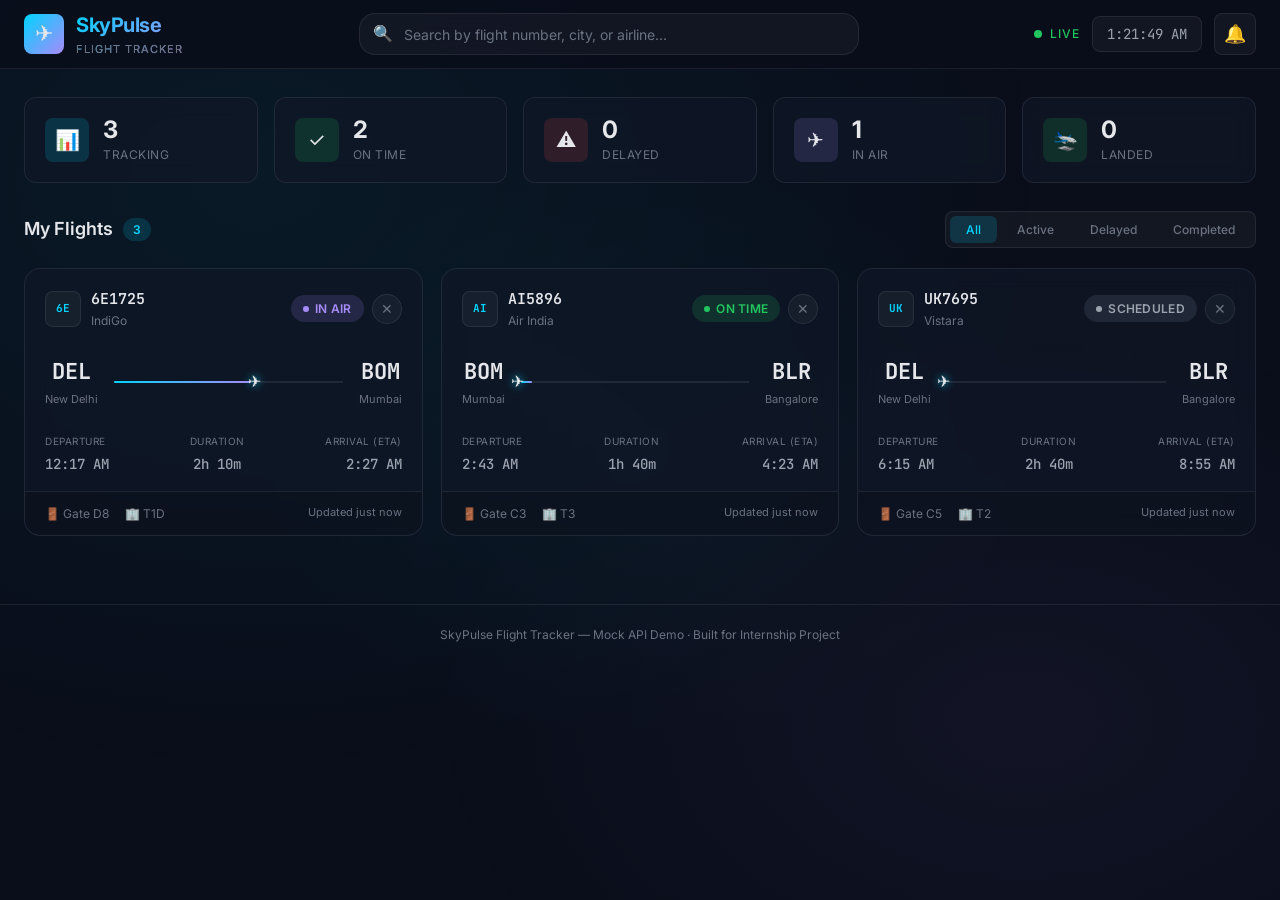
==== index.html @ c97eda12 "Initial commit - SkyPulse Live Flight Tracker" ====
<!DOCTYPE html>
<html lang="en">
<head>
    <meta charset="UTF-8">
    <meta name="viewport" content="width=device-width, initial-scale=1.0">
    <meta name="description" content="Live Flight Status Tracker - Track multiple flights in real-time with status updates, delays, and estimated arrivals.">
    <title>SkyPulse — Live Flight Tracker</title>
    <link rel="stylesheet" href="css/style.css">
    <link rel="icon" href="data:image/svg+xml,<svg xmlns='http://www.w3.org/2000/svg' viewBox='0 0 100 100'><text y='80' font-size='80'>✈</text></svg>">
</head>
<body>

    <!-- ========== HEADER ========== -->
    <header class="app-header">
        <div class="header-inner">
            <div class="logo-section">
                <div class="logo-icon">✈</div>
                <div class="logo-text">
                    SkyPulse
                    <small>Flight Tracker</small>
                </div>
            </div>

            <div class="search-wrapper">
                <span class="search-icon">🔍</span>
                <input type="text" class="search-bar" id="searchInput" 
                    placeholder="Search by flight number, city, or airline..." 
                    autocomplete="off">
                <div class="search-results" id="searchResults"></div>
            </div>

            <div class="header-actions">
                <div class="live-indicator">
                    <span class="live-dot"></span>
                    LIVE
                </div>
                <div class="live-clock" id="liveClock">--:--:-- --</div>
                <button class="notif-btn" id="notifPermBtn" title="Enable notifications">🔔</button>
            </div>
        </div>
    </header>

    <!-- ========== MAIN ========== -->
    <main class="main-content">

        <!-- Stats bar -->
        <div class="stats-strip" id="statsStrip">
            <div class="stat-card">
                <div class="stat-icon blue">📊</div>
                <div class="stat-info">
                    <h3 id="statTracking">0</h3>
                    <p>Tracking</p>
                </div>
            </div>
            <div class="stat-card">
                <div class="stat-icon green">✓</div>
                <div class="stat-info">
                    <h3 id="statOnTime">0</h3>
                    <p>On Time</p>
                </div>
            </div>
            <div class="stat-card">
                <div class="stat-icon red">⚠</div>
                <div class="stat-info">
                    <h3 id="statDelayed">0</h3>
                    <p>Delayed</p>
                </div>
            </div>
            <div class="stat-card">
                <div class="stat-icon purple">✈</div>
                <div class="stat-info">
                    <h3 id="statInAir">0</h3>
                    <p>In Air</p>
                </div>
            </div>
            <div class="stat-card">
                <div class="stat-icon green">🛬</div>
                <div class="stat-info">
                    <h3 id="statLanded">0</h3>
                    <p>Landed</p>
                </div>
            </div>
        </div>

        <!-- Tracked flights section -->
        <div class="section-header">
            <h2 class="section-title">
                My Flights 
                <span class="count-badge" id="flightCount">0</span>
            </h2>
            <div class="filter-tabs" id="filterTabs">
                <button class="filter-tab active" data-filter="all">All</button>
                <button class="filter-tab" data-filter="active">Active</button>
                <button class="filter-tab" data-filter="delayed">Delayed</button>
                <button class="filter-tab" data-filter="completed">Completed</button>
            </div>
        </div>

        <div class="flights-grid" id="flightsGrid">
            <!-- cards render here -->
        </div>

    </main>

    <!-- ========== FLIGHT DETAIL MODAL ========== -->
    <div class="modal-overlay" id="flightModal">
        <div class="modal-container" id="modalContent">
            <!-- populated by JS -->
        </div>
    </div>

    <!-- ========== FOOTER ========== -->
    <footer class="app-footer">
        <p>SkyPulse Flight Tracker &mdash; Mock API Demo &middot; Built for Internship Project</p>
    </footer>

    <!-- Scripts -->
    <script src="js/mockApi.js"></script>
    <script src="js/notifications.js"></script>
    <script src="js/app.js"></script>
</body>
</html>
---- css/style.css ----
/* style.css - Flight Tracker Theme */
/* Dark aviation-inspired design with glassmorphism */

@import url('https://fonts.googleapis.com/css2?family=Inter:wght@300;400;500;600;700&family=JetBrains+Mono:wght@400;500&display=swap');

/* ============ RESET & BASE ============ */
*, *::before, *::after {
    margin: 0;
    padding: 0;
    box-sizing: border-box;
}

:root {
    --bg-primary: #0a0e1a;
    --bg-secondary: #111827;
    --bg-card: rgba(17, 24, 39, 0.7);
    --bg-card-hover: rgba(25, 35, 55, 0.85);
    --bg-glass: rgba(255, 255, 255, 0.04);
    --border-color: rgba(255, 255, 255, 0.08);
    --border-glow: rgba(0, 212, 255, 0.2);
    --text-primary: #e5e7eb;
    --text-secondary: #9ca3af;
    --text-muted: #6b7280;
    --accent-blue: #00d4ff;
    --accent-blue-dim: rgba(0, 212, 255, 0.15);
    --accent-green: #22c55e;
    --accent-green-dim: rgba(34, 197, 94, 0.15);
    --accent-orange: #f59e0b;
    --accent-orange-dim: rgba(245, 158, 11, 0.15);
    --accent-red: #ef4444;
    --accent-red-dim: rgba(239, 68, 68, 0.15);
    --accent-purple: #a78bfa;
    --accent-purple-dim: rgba(167, 139, 250, 0.15);
    --shadow-sm: 0 1px 3px rgba(0,0,0,0.3);
    --shadow-md: 0 4px 15px rgba(0,0,0,0.4);
    --shadow-lg: 0 10px 40px rgba(0,0,0,0.5);
    --radius-sm: 8px;
    --radius-md: 12px;
    --radius-lg: 16px;
    --radius-xl: 20px;
    --transition-fast: 0.2s ease;
    --transition-normal: 0.3s ease;
}

html {
    scroll-behavior: smooth;
}

body {
    font-family: 'Inter', -apple-system, BlinkMacSystemFont, sans-serif;
    background: var(--bg-primary);
    color: var(--text-primary);
    min-height: 100vh;
    line-height: 1.6;
    overflow-x: hidden;
}

/* animated background */
body::before {
    content: '';
    position: fixed;
    top: 0;
    left: 0;
    right: 0;
    bottom: 0;
    background:
        radial-gradient(ellipse 800px 600px at 20% 20%, rgba(0, 212, 255, 0.06), transparent),
        radial-gradient(ellipse 600px 400px at 80% 80%, rgba(167, 139, 250, 0.05), transparent),
        radial-gradient(ellipse 400px 300px at 50% 50%, rgba(0, 212, 255, 0.03), transparent);
    pointer-events: none;
    z-index: 0;
}

/* ============ SCROLLBAR ============ */
::-webkit-scrollbar {
    width: 6px;
}

::-webkit-scrollbar-track {
    background: var(--bg-primary);
}

::-webkit-scrollbar-thumb {
    background: rgba(255,255,255,0.15);
    border-radius: 3px;
}

::-webkit-scrollbar-thumb:hover {
    background: rgba(255,255,255,0.25);
}

/* ============ HEADER ============ */
.app-header {
    position: sticky;
    top: 0;
    z-index: 100;
    background: rgba(10, 14, 26, 0.85);
    backdrop-filter: blur(20px);
    -webkit-backdrop-filter: blur(20px);
    border-bottom: 1px solid var(--border-color);
    padding: 0 24px;
}

.header-inner {
    max-width: 1400px;
    margin: 0 auto;
    display: flex;
    align-items: center;
    justify-content: space-between;
    height: 68px;
    gap: 20px;
}

.logo-section {
    display: flex;
    align-items: center;
    gap: 12px;
    flex-shrink: 0;
}

.logo-icon {
    width: 40px;
    height: 40px;
    background: linear-gradient(135deg, var(--accent-blue), var(--accent-purple));
    border-radius: var(--radius-sm);
    display: flex;
    align-items: center;
    justify-content: center;
    font-size: 22px;
}

.logo-text {
    font-size: 20px;
    font-weight: 700;
    letter-spacing: -0.5px;
    background: linear-gradient(135deg, var(--accent-blue), var(--accent-purple));
    -webkit-background-clip: text;
    -webkit-text-fill-color: transparent;
    background-clip: text;
}

.logo-text small {
    display: block;
    font-size: 11px;
    font-weight: 400;
    letter-spacing: 1px;
    -webkit-text-fill-color: var(--text-muted);
    text-transform: uppercase;
}

/* search bar */
.search-wrapper {
    flex: 1;
    max-width: 500px;
    position: relative;
}

.search-bar {
    width: 100%;
    height: 42px;
    background: var(--bg-glass);
    border: 1px solid var(--border-color);
    border-radius: var(--radius-lg);
    padding: 0 16px 0 44px;
    font-family: inherit;
    font-size: 14px;
    color: var(--text-primary);
    outline: none;
    transition: all var(--transition-normal);
}

.search-bar:focus {
    border-color: var(--accent-blue);
    background: rgba(0, 212, 255, 0.05);
    box-shadow: 0 0 0 3px var(--accent-blue-dim);
}

.search-bar::placeholder {
    color: var(--text-muted);
}

.search-icon {
    position: absolute;
    left: 14px;
    top: 50%;
    transform: translateY(-50%);
    color: var(--text-muted);
    font-size: 16px;
    pointer-events: none;
}

/* search results dropdown */
.search-results {
    position: absolute;
    top: calc(100% + 8px);
    left: 0;
    right: 0;
    background: var(--bg-secondary);
    border: 1px solid var(--border-color);
    border-radius: var(--radius-md);
    box-shadow: var(--shadow-lg);
    max-height: 360px;
    overflow-y: auto;
    display: none;
    z-index: 200;
}

.search-results.active {
    display: block;
}

.search-result-item {
    padding: 12px 16px;
    display: flex;
    align-items: center;
    gap: 14px;
    cursor: pointer;
    border-bottom: 1px solid var(--border-color);
    transition: background var(--transition-fast);
}

.search-result-item:last-child {
    border-bottom: none;
}

.search-result-item:hover {
    background: var(--bg-glass);
}

.search-result-item .sr-flight-num {
    font-family: 'JetBrains Mono', monospace;
    font-weight: 600;
    font-size: 14px;
    color: var(--accent-blue);
    min-width: 70px;
}

.search-result-item .sr-route {
    flex: 1;
    font-size: 13px;
    color: var(--text-secondary);
}

.search-result-item .sr-status {
    font-size: 12px;
    padding: 3px 10px;
    border-radius: 20px;
    font-weight: 500;
}

.search-result-item .sr-add-btn {
    background: var(--accent-blue-dim);
    color: var(--accent-blue);
    border: 1px solid rgba(0, 212, 255, 0.3);
    padding: 5px 14px;
    border-radius: 20px;
    font-size: 12px;
    cursor: pointer;
    font-weight: 500;
    transition: all var(--transition-fast);
}

.search-result-item .sr-add-btn:hover {
    background: var(--accent-blue);
    color: var(--bg-primary);
}

.sr-add-btn.added {
    background: var(--accent-green-dim);
    color: var(--accent-green);
    border-color: rgba(34, 197, 94, 0.3);
    pointer-events: none;
}

/* header right side */
.header-actions {
    display: flex;
    align-items: center;
    gap: 12px;
    flex-shrink: 0;
}

.live-clock {
    font-family: 'JetBrains Mono', monospace;
    font-size: 14px;
    color: var(--text-secondary);
    background: var(--bg-glass);
    padding: 6px 14px;
    border-radius: var(--radius-sm);
    border: 1px solid var(--border-color);
}

.live-indicator {
    display: flex;
    align-items: center;
    gap: 8px;
    font-size: 12px;
    font-weight: 500;
    color: var(--accent-green);
    text-transform: uppercase;
    letter-spacing: 1px;
}

.live-dot {
    width: 8px;
    height: 8px;
    background: var(--accent-green);
    border-radius: 50%;
    animation: pulse-dot 2s ease-in-out infinite;
}

@keyframes pulse-dot {
    0%, 100% { opacity: 1; box-shadow: 0 0 0 0 rgba(34, 197, 94, 0.5); }
    50% { opacity: 0.7; box-shadow: 0 0 0 6px rgba(34, 197, 94, 0); }
}

.notif-btn {
    background: var(--bg-glass);
    border: 1px solid var(--border-color);
    color: var(--text-secondary);
    width: 42px;
    height: 42px;
    border-radius: var(--radius-sm);
    display: flex;
    align-items: center;
    justify-content: center;
    cursor: pointer;
    font-size: 18px;
    transition: all var(--transition-fast);
    position: relative;
}

.notif-btn:hover {
    background: var(--accent-blue-dim);
    color: var(--accent-blue);
    border-color: var(--border-glow);
}

/* ============ MAIN CONTENT ============ */
.main-content {
    position: relative;
    z-index: 1;
    max-width: 1400px;
    margin: 0 auto;
    padding: 28px 24px;
}

/* Stats strip */
.stats-strip {
    display: grid;
    grid-template-columns: repeat(auto-fit, minmax(180px, 1fr));
    gap: 16px;
    margin-bottom: 28px;
}

.stat-card {
    background: var(--bg-card);
    backdrop-filter: blur(10px);
    border: 1px solid var(--border-color);
    border-radius: var(--radius-md);
    padding: 18px 20px;
    display: flex;
    align-items: center;
    gap: 14px;
    transition: all var(--transition-normal);
}

.stat-card:hover {
    border-color: var(--border-glow);
    transform: translateY(-2px);
    box-shadow: var(--shadow-md);
}

.stat-icon {
    width: 44px;
    height: 44px;
    border-radius: var(--radius-sm);
    display: flex;
    align-items: center;
    justify-content: center;
    font-size: 20px;
    flex-shrink: 0;
}

.stat-icon.blue { background: var(--accent-blue-dim); }
.stat-icon.green { background: var(--accent-green-dim); }
.stat-icon.orange { background: var(--accent-orange-dim); }
.stat-icon.red { background: var(--accent-red-dim); }
.stat-icon.purple { background: var(--accent-purple-dim); }

.stat-info h3 {
    font-size: 24px;
    font-weight: 700;
    line-height: 1.2;
}

.stat-info p {
    font-size: 12px;
    color: var(--text-muted);
    text-transform: uppercase;
    letter-spacing: 0.5px;
}

/* Section headers */
.section-header {
    display: flex;
    align-items: center;
    justify-content: space-between;
    margin-bottom: 20px;
}

.section-title {
    font-size: 18px;
    font-weight: 600;
    color: var(--text-primary);
    display: flex;
    align-items: center;
    gap: 10px;
}

.section-title .count-badge {
    background: var(--accent-blue-dim);
    color: var(--accent-blue);
    font-size: 12px;
    padding: 2px 10px;
    border-radius: 20px;
    font-weight: 600;
}

.filter-tabs {
    display: flex;
    gap: 4px;
    background: var(--bg-glass);
    padding: 4px;
    border-radius: var(--radius-sm);
    border: 1px solid var(--border-color);
}

.filter-tab {
    padding: 6px 16px;
    font-size: 12px;
    font-weight: 500;
    color: var(--text-muted);
    background: none;
    border: none;
    border-radius: 6px;
    cursor: pointer;
    transition: all var(--transition-fast);
    font-family: inherit;
}

.filter-tab:hover {
    color: var(--text-secondary);
}

.filter-tab.active {
    background: var(--accent-blue-dim);
    color: var(--accent-blue);
}

/* ============ FLIGHT CARDS GRID ============ */
.flights-grid {
    display: grid;
    grid-template-columns: repeat(auto-fill, minmax(380px, 1fr));
    gap: 18px;
    margin-bottom: 40px;
}

/* Empty state */
.empty-state {
    grid-column: 1 / -1;
    text-align: center;
    padding: 80px 20px;
}

.empty-state .empty-icon {
    font-size: 64px;
    margin-bottom: 20px;
    opacity: 0.3;
}

.empty-state h3 {
    font-size: 20px;
    font-weight: 600;
    margin-bottom: 8px;
    color: var(--text-secondary);
}

.empty-state p {
    color: var(--text-muted);
    font-size: 14px;
    max-width: 400px;
    margin: 0 auto;
}

/* Flight Card */
.flight-card {
    background: var(--bg-card);
    backdrop-filter: blur(12px);
    border: 1px solid var(--border-color);
    border-radius: var(--radius-lg);
    overflow: hidden;
    transition: all var(--transition-normal);
    cursor: pointer;
    position: relative;
}

.flight-card:hover {
    border-color: var(--border-glow);
    transform: translateY(-3px);
    box-shadow: 0 8px 30px rgba(0, 212, 255, 0.08);
}

.flight-card.status-updated {
    animation: card-pulse 1s ease;
}

@keyframes card-pulse {
    0% { box-shadow: 0 0 0 0 rgba(0, 212, 255, 0.3); }
    50% { box-shadow: 0 0 0 8px rgba(0, 212, 255, 0); }
    100% { box-shadow: 0 0 0 0 rgba(0, 212, 255, 0); }
}

.card-top {
    padding: 18px 20px 14px;
    display: flex;
    align-items: center;
    justify-content: space-between;
}

.card-airline {
    display: flex;
    align-items: center;
    gap: 10px;
}

.airline-logo {
    width: 36px;
    height: 36px;
    background: var(--bg-glass);
    border: 1px solid var(--border-color);
    border-radius: var(--radius-sm);
    display: flex;
    align-items: center;
    justify-content: center;
    font-weight: 700;
    font-size: 11px;
    color: var(--accent-blue);
    font-family: 'JetBrains Mono', monospace;
}

.card-airline-info .flight-num {
    font-family: 'JetBrains Mono', monospace;
    font-size: 15px;
    font-weight: 600;
    color: var(--text-primary);
}

.card-airline-info .airline-name {
    font-size: 12px;
    color: var(--text-muted);
}

.card-actions {
    display: flex;
    align-items: center;
    gap: 8px;
}

.remove-btn {
    width: 30px;
    height: 30px;
    border-radius: 50%;
    border: 1px solid var(--border-color);
    background: var(--bg-glass);
    color: var(--text-muted);
    display: flex;
    align-items: center;
    justify-content: center;
    cursor: pointer;
    font-size: 14px;
    transition: all var(--transition-fast);
}

.remove-btn:hover {
    background: var(--accent-red-dim);
    color: var(--accent-red);
    border-color: rgba(239, 68, 68, 0.3);
}

/* Status badge */
.status-badge {
    display: inline-flex;
    align-items: center;
    gap: 6px;
    padding: 4px 12px;
    border-radius: 20px;
    font-size: 12px;
    font-weight: 600;
    text-transform: uppercase;
    letter-spacing: 0.3px;
}

.status-badge::before {
    content: '';
    width: 6px;
    height: 6px;
    border-radius: 50%;
}

.status-scheduled { background: rgba(107, 114, 128, 0.2); color: #9ca3af; }
.status-scheduled::before { background: #9ca3af; }

.status-ontime { background: var(--accent-green-dim); color: var(--accent-green); }
.status-ontime::before { background: var(--accent-green); }

.status-boarding { background: var(--accent-orange-dim); color: var(--accent-orange); }
.status-boarding::before { background: var(--accent-orange); animation: pulse-dot 1.5s ease-in-out infinite; }

.status-departed { background: var(--accent-blue-dim); color: var(--accent-blue); }
.status-departed::before { background: var(--accent-blue); }

.status-inair { background: var(--accent-purple-dim); color: var(--accent-purple); }
.status-inair::before { background: var(--accent-purple); animation: pulse-dot 2s ease-in-out infinite; }

.status-landed { background: var(--accent-green-dim); color: var(--accent-green); }
.status-landed::before { background: var(--accent-green); }

.status-delayed { background: var(--accent-red-dim); color: var(--accent-red); }
.status-delayed::before { background: var(--accent-red); animation: pulse-dot 1s ease-in-out infinite; }

.status-cancelled { background: var(--accent-red-dim); color: var(--accent-red); }
.status-cancelled::before { background: var(--accent-red); }

/* Route display */
.card-route {
    padding: 10px 20px 18px;
}

.route-line {
    display: flex;
    align-items: center;
    justify-content: space-between;
    position: relative;
    margin-bottom: 6px;
}

.route-city {
    text-align: center;
    z-index: 2;
}

.route-city .city-code {
    font-family: 'JetBrains Mono', monospace;
    font-size: 22px;
    font-weight: 700;
    color: var(--text-primary);
}

.route-city .city-name {
    font-size: 11px;
    color: var(--text-muted);
    margin-top: 2px;
}

/* flight path line between cities */
.route-path {
    flex: 1;
    display: flex;
    align-items: center;
    padding: 0 16px;
    position: relative;
}

.route-path-line {
    width: 100%;
    height: 2px;
    background: var(--border-color);
    position: relative;
}

.route-path-progress {
    position: absolute;
    top: 0;
    left: 0;
    height: 100%;
    background: linear-gradient(90deg, var(--accent-blue), var(--accent-purple));
    border-radius: 2px;
    transition: width 1s ease;
}

.route-path-plane {
    position: absolute;
    top: 50%;
    transform: translate(-50%, -50%);
    font-size: 16px;
    transition: left 1s ease;
    filter: drop-shadow(0 0 4px var(--accent-blue));
}

/* Times row */
.card-times {
    display: flex;
    justify-content: space-between;
    padding: 0 20px;
}

.time-block .time-label {
    font-size: 10px;
    color: var(--text-muted);
    text-transform: uppercase;
    letter-spacing: 0.5px;
    margin-bottom: 2px;
}

.time-block .time-value {
    font-family: 'JetBrains Mono', monospace;
    font-size: 14px;
    font-weight: 500;
    color: var(--text-secondary);
}

.time-block .time-value.revised {
    color: var(--accent-orange);
}

.time-block .time-original {
    font-size: 11px;
    color: var(--text-muted);
    text-decoration: line-through;
}

.time-block.right-align {
    text-align: right;
}

/* Card footer */
.card-footer {
    margin-top: 14px;
    padding: 12px 20px;
    background: rgba(0,0,0,0.15);
    border-top: 1px solid var(--border-color);
    display: flex;
    align-items: center;
    justify-content: space-between;
    font-size: 12px;
}

.card-footer-left {
    display: flex;
    gap: 16px;
    color: var(--text-muted);
}

.card-footer-left span {
    display: flex;
    align-items: center;
    gap: 5px;
}

.delay-reason {
    color: var(--accent-red);
    font-size: 11px;
    font-style: italic;
    max-width: 200px;
    white-space: nowrap;
    overflow: hidden;
    text-overflow: ellipsis;
}

.card-footer-right {
    font-size: 11px;
    color: var(--text-muted);
}

/* ============ FLIGHT DETAIL MODAL ============ */
.modal-overlay {
    position: fixed;
    inset: 0;
    background: rgba(0, 0, 0, 0.6);
    backdrop-filter: blur(6px);
    z-index: 1000;
    display: none;
    align-items: center;
    justify-content: center;
    padding: 20px;
}

.modal-overlay.active {
    display: flex;
}

.modal-container {
    background: var(--bg-secondary);
    border: 1px solid var(--border-color);
    border-radius: var(--radius-xl);
    width: 100%;
    max-width: 680px;
    max-height: 85vh;
    overflow-y: auto;
    box-shadow: var(--shadow-lg);
    animation: modal-enter 0.3s ease;
}

@keyframes modal-enter {
    from { opacity: 0; transform: scale(0.95) translateY(10px); }
    to { opacity: 1; transform: scale(1) translateY(0); }
}

.modal-header {
    padding: 24px 28px 18px;
    display: flex;
    align-items: flex-start;
    justify-content: space-between;
    border-bottom: 1px solid var(--border-color);
}

.modal-flight-info h2 {
    font-family: 'JetBrains Mono', monospace;
    font-size: 24px;
    font-weight: 700;
    color: var(--text-primary);
    margin-bottom: 4px;
}

.modal-flight-info .modal-airline {
    font-size: 14px;
    color: var(--text-secondary);
}

.modal-close {
    width: 36px;
    height: 36px;
    border-radius: 50%;
    border: 1px solid var(--border-color);
    background: var(--bg-glass);
    color: var(--text-muted);
    font-size: 18px;
    cursor: pointer;
    display: flex;
    align-items: center;
    justify-content: center;
    transition: all var(--transition-fast);
}

.modal-close:hover {
    background: var(--accent-red-dim);
    color: var(--accent-red);
}

/* modal route display */
.modal-route {
    padding: 24px 28px;
    display: flex;
    align-items: center;
    gap: 20px;
}

.modal-airport {
    flex: 1;
}

.modal-airport .airport-code {
    font-family: 'JetBrains Mono', monospace;
    font-size: 32px;
    font-weight: 700;
}

.modal-airport .airport-city {
    font-size: 14px;
    color: var(--text-secondary);
}

.modal-airport .airport-name {
    font-size: 11px;
    color: var(--text-muted);
    margin-top: 2px;
}

.modal-airport.dest {
    text-align: right;
}

.modal-route-mid {
    display: flex;
    flex-direction: column;
    align-items: center;
    gap: 4px;
    min-width: 120px;
}

.modal-route-mid .duration {
    font-size: 12px;
    color: var(--text-muted);
}

.modal-route-mid .route-icon {
    font-size: 24px;
    color: var(--accent-blue);
}

/* modal details grid */
.modal-details {
    padding: 0 28px 20px;
    display: grid;
    grid-template-columns: repeat(2, 1fr);
    gap: 14px;
}

.detail-item {
    background: var(--bg-glass);
    border: 1px solid var(--border-color);
    border-radius: var(--radius-sm);
    padding: 14px 16px;
}

.detail-item .detail-label {
    font-size: 10px;
    color: var(--text-muted);
    text-transform: uppercase;
    letter-spacing: 0.5px;
    margin-bottom: 4px;
}

.detail-item .detail-value {
    font-size: 15px;
    font-weight: 600;
    color: var(--text-primary);
}

.detail-item .detail-sub {
    font-size: 11px;
    color: var(--text-muted);
    margin-top: 2px;
}

.detail-item.full-width {
    grid-column: 1 / -1;
}

/* Timeline */
.modal-timeline {
    padding: 0 28px 28px;
}

.timeline-title {
    font-size: 14px;
    font-weight: 600;
    color: var(--text-secondary);
    margin-bottom: 16px;
    text-transform: uppercase;
    letter-spacing: 0.5px;
}

.timeline-list {
    position: relative;
    padding-left: 24px;
}

.timeline-list::before {
    content: '';
    position: absolute;
    left: 7px;
    top: 4px;
    bottom: 4px;
    width: 2px;
    background: var(--border-color);
}

.timeline-item {
    position: relative;
    padding: 0 0 18px 20px;
}

.timeline-item:last-child {
    padding-bottom: 0;
}

.timeline-item::before {
    content: '';
    position: absolute;
    left: -20px;
    top: 6px;
    width: 10px;
    height: 10px;
    border-radius: 50%;
    background: var(--accent-blue);
    border: 2px solid var(--bg-secondary);
}

.timeline-item.delay::before {
    background: var(--accent-red);
}

.timeline-item.success::before {
    background: var(--accent-green);
}

.timeline-item .tl-status {
    font-size: 13px;
    font-weight: 600;
    color: var(--text-primary);
}

.timeline-item .tl-message {
    font-size: 12px;
    color: var(--text-secondary);
    margin-top: 2px;
}

.timeline-item .tl-time {
    font-size: 11px;
    color: var(--text-muted);
    font-family: 'JetBrains Mono', monospace;
    margin-top: 4px;
}

/* ============ TOAST NOTIFICATIONS ============ */
#toast-container {
    position: fixed;
    bottom: 24px;
    right: 24px;
    z-index: 9999;
    display: flex;
    flex-direction: column-reverse;
    gap: 10px;
    max-width: 380px;
    width: 100%;
    pointer-events: none;
}

.toast-notification {
    background: var(--bg-secondary);
    border: 1px solid var(--border-color);
    border-radius: var(--radius-md);
    padding: 14px 16px;
    display: flex;
    align-items: flex-start;
    gap: 12px;
    box-shadow: var(--shadow-lg);
    pointer-events: auto;
    opacity: 0;
    transform: translateX(40px);
    transition: all 0.4s cubic-bezier(0.22, 1, 0.36, 1);
}

.toast-notification.toast-enter {
    opacity: 1;
    transform: translateX(0);
}

.toast-notification.toast-exit {
    opacity: 0;
    transform: translateX(40px) scale(0.95);
}

.toast-icon {
    width: 32px;
    height: 32px;
    border-radius: var(--radius-sm);
    display: flex;
    align-items: center;
    justify-content: center;
    font-size: 16px;
    flex-shrink: 0;
}

.toast-info .toast-icon { background: var(--accent-blue-dim); color: var(--accent-blue); }
.toast-success .toast-icon { background: var(--accent-green-dim); color: var(--accent-green); }
.toast-warning .toast-icon { background: var(--accent-orange-dim); color: var(--accent-orange); }
.toast-danger .toast-icon { background: var(--accent-red-dim); color: var(--accent-red); }
.toast-update .toast-icon { background: var(--accent-purple-dim); color: var(--accent-purple); }

.toast-info { border-left: 3px solid var(--accent-blue); }
.toast-success { border-left: 3px solid var(--accent-green); }
.toast-warning { border-left: 3px solid var(--accent-orange); }
.toast-danger { border-left: 3px solid var(--accent-red); }
.toast-update { border-left: 3px solid var(--accent-purple); }

.toast-content {
    flex: 1;
    min-width: 0;
}

.toast-title {
    font-size: 13px;
    font-weight: 600;
    color: var(--text-primary);
    margin-bottom: 2px;
}

.toast-message {
    font-size: 12px;
    color: var(--text-muted);
}

.toast-close {
    background: none;
    border: none;
    color: var(--text-muted);
    font-size: 18px;
    cursor: pointer;
    padding: 0;
    line-height: 1;
    opacity: 0.5;
    transition: opacity var(--transition-fast);
}

.toast-close:hover {
    opacity: 1;
}

/* ============ FOOTER ============ */
.app-footer {
    position: relative;
    z-index: 1;
    border-top: 1px solid var(--border-color);
    padding: 20px 24px;
    text-align: center;
}

.app-footer p {
    font-size: 12px;
    color: var(--text-muted);
}

.app-footer a {
    color: var(--accent-blue);
    text-decoration: none;
}

/* ============ RESPONSIVE ============ */
@media (max-width: 900px) {
    .flights-grid {
        grid-template-columns: 1fr;
    }

    .stats-strip {
        grid-template-columns: repeat(2, 1fr);
    }
}

@media (max-width: 640px) {
    .header-inner {
        flex-wrap: wrap;
        height: auto;
        padding: 12px 0;
        gap: 12px;
    }

    .search-wrapper {
        order: 3;
        max-width: 100%;
        flex-basis: 100%;
    }

    .live-clock {
        display: none;
    }

    .stats-strip {
        grid-template-columns: repeat(2, 1fr);
        gap: 10px;
    }

    .stat-card {
        padding: 14px;
    }

    .stat-info h3 {
        font-size: 20px;
    }

    .flights-grid {
        grid-template-columns: 1fr;
        gap: 14px;
    }

    .modal-container {
        max-height: 95vh;
        border-radius: var(--radius-md);
    }

    .modal-route {
        flex-direction: column;
        text-align: center;
    }

    .modal-airport.dest {
        text-align: center;
    }

    .modal-details {
        grid-template-columns: 1fr;
    }

    #toast-container {
        left: 12px;
        right: 12px;
        bottom: 12px;
        max-width: none;
    }

    .section-header {
        flex-direction: column;
        align-items: flex-start;
        gap: 12px;
    }
}
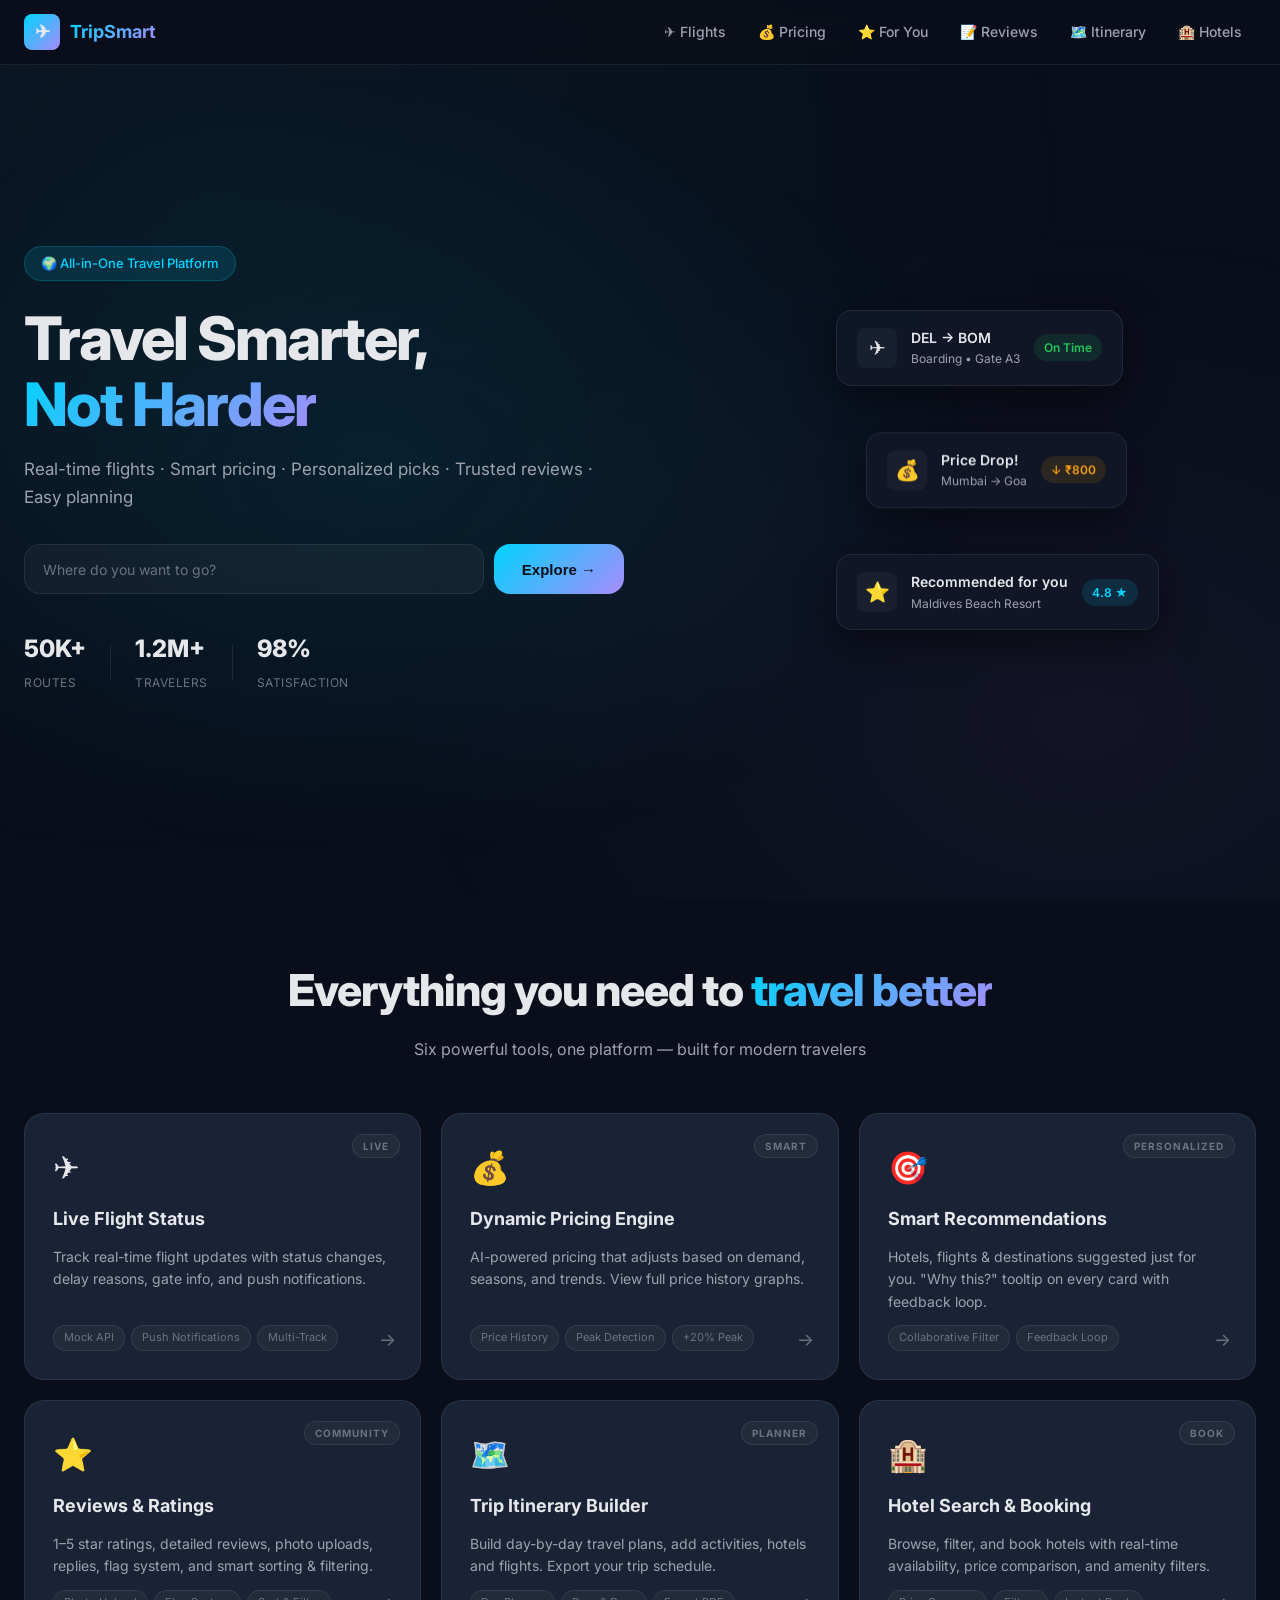
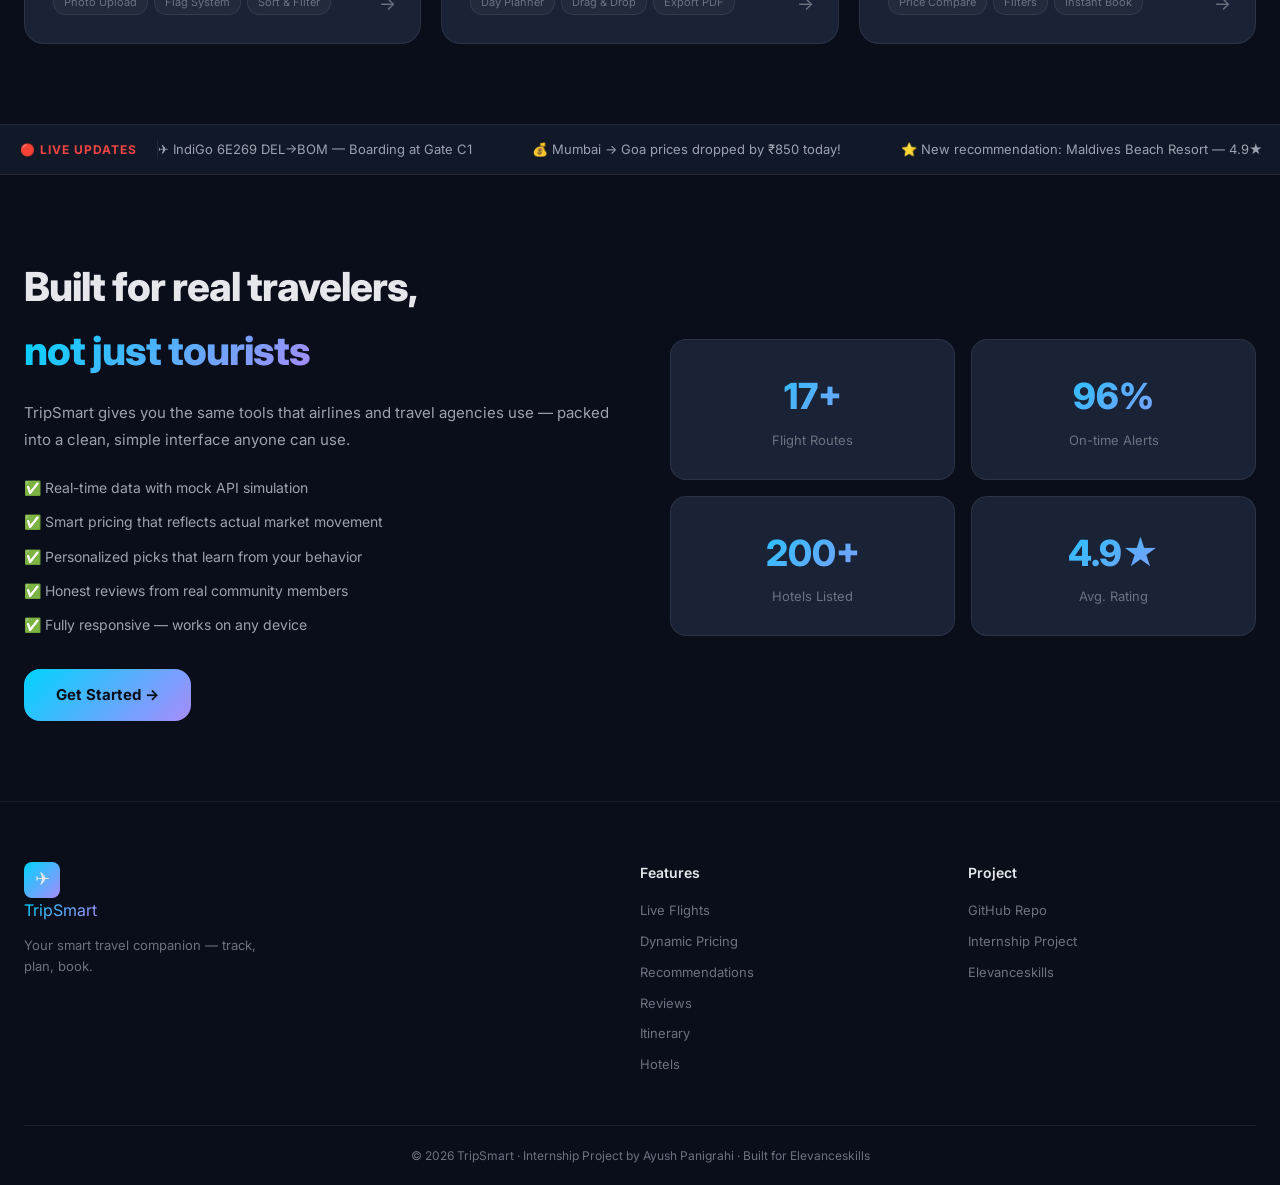
==== commit 35aeecd9: "Add all 6 internship tasks: flights, pricing, recommendations, reviews, itinerary, hotels" ====
--- a/index.html
+++ b/index.html
@@ -3,120 +3,276 @@
 <head>
     <meta charset="UTF-8">
     <meta name="viewport" content="width=device-width, initial-scale=1.0">
-    <meta name="description" content="Live Flight Status Tracker - Track multiple flights in real-time with status updates, delays, and estimated arrivals.">
-    <title>SkyPulse — Live Flight Tracker</title>
-    <link rel="stylesheet" href="css/style.css">
+    <meta name="description" content="TripSmart - Your all-in-one travel platform with live flight tracking, smart pricing, personalized recommendations, reviews, and trip planning.">
+    <title>TripSmart — Smart Travel Platform</title>
+    <link rel="stylesheet" href="css/home.css">
     <link rel="icon" href="data:image/svg+xml,<svg xmlns='http://www.w3.org/2000/svg' viewBox='0 0 100 100'><text y='80' font-size='80'>✈</text></svg>">
 </head>
 <body>
 
-    <!-- ========== HEADER ========== -->
-    <header class="app-header">
-        <div class="header-inner">
-            <div class="logo-section">
-                <div class="logo-icon">✈</div>
-                <div class="logo-text">
-                    SkyPulse
-                    <small>Flight Tracker</small>
-                </div>
-            </div>
-
-            <div class="search-wrapper">
-                <span class="search-icon">🔍</span>
-                <input type="text" class="search-bar" id="searchInput" 
-                    placeholder="Search by flight number, city, or airline..." 
-                    autocomplete="off">
-                <div class="search-results" id="searchResults"></div>
-            </div>
-
-            <div class="header-actions">
-                <div class="live-indicator">
-                    <span class="live-dot"></span>
-                    LIVE
-                </div>
-                <div class="live-clock" id="liveClock">--:--:-- --</div>
-                <button class="notif-btn" id="notifPermBtn" title="Enable notifications">🔔</button>
-            </div>
-        </div>
-    </header>
-
-    <!-- ========== MAIN ========== -->
-    <main class="main-content">
-
-        <!-- Stats bar -->
-        <div class="stats-strip" id="statsStrip">
-            <div class="stat-card">
-                <div class="stat-icon blue">📊</div>
-                <div class="stat-info">
-                    <h3 id="statTracking">0</h3>
-                    <p>Tracking</p>
-                </div>
-            </div>
-            <div class="stat-card">
-                <div class="stat-icon green">✓</div>
-                <div class="stat-info">
-                    <h3 id="statOnTime">0</h3>
-                    <p>On Time</p>
-                </div>
-            </div>
-            <div class="stat-card">
-                <div class="stat-icon red">⚠</div>
-                <div class="stat-info">
-                    <h3 id="statDelayed">0</h3>
-                    <p>Delayed</p>
-                </div>
-            </div>
-            <div class="stat-card">
-                <div class="stat-icon purple">✈</div>
-                <div class="stat-info">
-                    <h3 id="statInAir">0</h3>
-                    <p>In Air</p>
-                </div>
-            </div>
-            <div class="stat-card">
-                <div class="stat-icon green">🛬</div>
-                <div class="stat-info">
-                    <h3 id="statLanded">0</h3>
-                    <p>Landed</p>
-                </div>
-            </div>
-        </div>
-
-        <!-- Tracked flights section -->
-        <div class="section-header">
-            <h2 class="section-title">
-                My Flights 
-                <span class="count-badge" id="flightCount">0</span>
-            </h2>
-            <div class="filter-tabs" id="filterTabs">
-                <button class="filter-tab active" data-filter="all">All</button>
-                <button class="filter-tab" data-filter="active">Active</button>
-                <button class="filter-tab" data-filter="delayed">Delayed</button>
-                <button class="filter-tab" data-filter="completed">Completed</button>
-            </div>
-        </div>
-
-        <div class="flights-grid" id="flightsGrid">
-            <!-- cards render here -->
-        </div>
-
-    </main>
-
-    <!-- ========== FLIGHT DETAIL MODAL ========== -->
-    <div class="modal-overlay" id="flightModal">
-        <div class="modal-container" id="modalContent">
-            <!-- populated by JS -->
-        </div>
-    </div>
-
-    <!-- ========== FOOTER ========== -->
-    <footer class="app-footer">
-        <p>SkyPulse Flight Tracker &mdash; Mock API Demo &middot; Built for Internship Project</p>
-    </footer>
-
-    <!-- Scripts -->
-    <script src="js/mockApi.js"></script>
-    <script src="js/notifications.js"></script>
-    <script src="js/app.js"></script>
+<!-- NAVBAR -->
+<nav class="navbar">
+    <div class="nav-inner">
+        <a href="index.html" class="nav-logo">
+            <span class="logo-icon">✈</span>
+            <span class="logo-name">TripSmart</span>
+        </a>
+        <div class="nav-links">
+            <a href="flights.html">✈ Flights</a>
+            <a href="pricing.html">💰 Pricing</a>
+            <a href="recommendations.html">⭐ For You</a>
+            <a href="reviews.html">📝 Reviews</a>
+            <a href="itinerary.html">🗺️ Itinerary</a>
+            <a href="hotels.html">🏨 Hotels</a>
+        </div>
+        <button class="hamburger" id="hamburger">☰</button>
+    </div>
+    <div class="mobile-menu" id="mobileMenu">
+        <a href="flights.html">✈ Live Flights</a>
+        <a href="pricing.html">💰 Dynamic Pricing</a>
+        <a href="recommendations.html">⭐ For You</a>
+        <a href="reviews.html">📝 Reviews</a>
+        <a href="itinerary.html">🗺️ Itinerary</a>
+        <a href="hotels.html">🏨 Hotels</a>
+    </div>
+</nav>
+
+<!-- HERO -->
+<section class="hero">
+    <div class="hero-bg"></div>
+    <div class="hero-content">
+        <div class="hero-badge">🌍 All-in-One Travel Platform</div>
+        <h1 class="hero-title">Travel Smarter,<br><span class="gradient-text">Not Harder</span></h1>
+        <p class="hero-sub">Real-time flights · Smart pricing · Personalized picks · Trusted reviews · Easy planning</p>
+        <div class="hero-search-bar">
+            <input type="text" placeholder="Where do you want to go?" id="heroSearch">
+            <button class="hero-btn" onclick="window.location.href='recommendations.html'">Explore →</button>
+        </div>
+        <div class="hero-stats">
+            <div class="hero-stat"><strong>50K+</strong><span>Routes</span></div>
+            <div class="hero-stat-div"></div>
+            <div class="hero-stat"><strong>1.2M+</strong><span>Travelers</span></div>
+            <div class="hero-stat-div"></div>
+            <div class="hero-stat"><strong>98%</strong><span>Satisfaction</span></div>
+        </div>
+    </div>
+    <div class="hero-visual">
+        <div class="floating-card card-1">
+            <div class="fc-icon">✈</div>
+            <div class="fc-info">
+                <div class="fc-title">DEL → BOM</div>
+                <div class="fc-sub">Boarding • Gate A3</div>
+            </div>
+            <div class="fc-badge green">On Time</div>
+        </div>
+        <div class="floating-card card-2">
+            <div class="fc-icon">💰</div>
+            <div class="fc-info">
+                <div class="fc-title">Price Drop!</div>
+                <div class="fc-sub">Mumbai → Goa</div>
+            </div>
+            <div class="fc-badge orange">↓ ₹800</div>
+        </div>
+        <div class="floating-card card-3">
+            <div class="fc-icon">⭐</div>
+            <div class="fc-info">
+                <div class="fc-title">Recommended for you</div>
+                <div class="fc-sub">Maldives Beach Resort</div>
+            </div>
+            <div class="fc-badge blue">4.8 ★</div>
+        </div>
+    </div>
+</section>
+
+<!-- FEATURES GRID -->
+<section class="features-section">
+    <div class="section-header">
+        <h2>Everything you need to <span class="gradient-text">travel better</span></h2>
+        <p>Six powerful tools, one platform — built for modern travelers</p>
+    </div>
+    <div class="features-grid">
+
+        <a href="flights.html" class="feature-card fc-flights">
+            <div class="fc-card-icon">✈</div>
+            <div class="fc-card-tag">Live</div>
+            <h3>Live Flight Status</h3>
+            <p>Track real-time flight updates with status changes, delay reasons, gate info, and push notifications.</p>
+            <div class="fc-card-footer">
+                <span class="fc-pill">Mock API</span>
+                <span class="fc-pill">Push Notifications</span>
+                <span class="fc-pill">Multi-Track</span>
+            </div>
+            <div class="fc-arrow">→</div>
+        </a>
+
+        <a href="pricing.html" class="feature-card fc-pricing">
+            <div class="fc-card-icon">💰</div>
+            <div class="fc-card-tag">Smart</div>
+            <h3>Dynamic Pricing Engine</h3>
+            <p>AI-powered pricing that adjusts based on demand, seasons, and trends. View full price history graphs.</p>
+            <div class="fc-card-footer">
+                <span class="fc-pill">Price History</span>
+                <span class="fc-pill">Peak Detection</span>
+                <span class="fc-pill">+20% Peak</span>
+            </div>
+            <div class="fc-arrow">→</div>
+        </a>
+
+        <a href="recommendations.html" class="feature-card fc-reco">
+            <div class="fc-card-icon">🎯</div>
+            <div class="fc-card-tag">Personalized</div>
+            <h3>Smart Recommendations</h3>
+            <p>Hotels, flights & destinations suggested just for you. "Why this?" tooltip on every card with feedback loop.</p>
+            <div class="fc-card-footer">
+                <span class="fc-pill">Collaborative Filter</span>
+                <span class="fc-pill">Feedback Loop</span>
+            </div>
+            <div class="fc-arrow">→</div>
+        </a>
+
+        <a href="reviews.html" class="feature-card fc-reviews">
+            <div class="fc-card-icon">⭐</div>
+            <div class="fc-card-tag">Community</div>
+            <h3>Reviews & Ratings</h3>
+            <p>1–5 star ratings, detailed reviews, photo uploads, replies, flag system, and smart sorting & filtering.</p>
+            <div class="fc-card-footer">
+                <span class="fc-pill">Photo Upload</span>
+                <span class="fc-pill">Flag System</span>
+                <span class="fc-pill">Sort & Filter</span>
+            </div>
+            <div class="fc-arrow">→</div>
+        </a>
+
+        <a href="itinerary.html" class="feature-card fc-itinerary">
+            <div class="fc-card-icon">🗺️</div>
+            <div class="fc-card-tag">Planner</div>
+            <h3>Trip Itinerary Builder</h3>
+            <p>Build day-by-day travel plans, add activities, hotels and flights. Export your trip schedule.</p>
+            <div class="fc-card-footer">
+                <span class="fc-pill">Day Planner</span>
+                <span class="fc-pill">Drag & Drop</span>
+                <span class="fc-pill">Export PDF</span>
+            </div>
+            <div class="fc-arrow">→</div>
+        </a>
+
+        <a href="hotels.html" class="feature-card fc-hotels">
+            <div class="fc-card-icon">🏨</div>
+            <div class="fc-card-tag">Book</div>
+            <h3>Hotel Search & Booking</h3>
+            <p>Browse, filter, and book hotels with real-time availability, price comparison, and amenity filters.</p>
+            <div class="fc-card-footer">
+                <span class="fc-pill">Price Compare</span>
+                <span class="fc-pill">Filters</span>
+                <span class="fc-pill">Instant Book</span>
+            </div>
+            <div class="fc-arrow">→</div>
+        </a>
+
+    </div>
+</section>
+
+<!-- LIVE TICKER -->
+<section class="ticker-section">
+    <div class="ticker-label">🔴 LIVE UPDATES</div>
+    <div class="ticker-track">
+        <div class="ticker-inner" id="tickerInner"></div>
+    </div>
+</section>
+
+<!-- WHY US -->
+<section class="why-section">
+    <div class="why-grid">
+        <div class="why-text">
+            <h2>Built for real travelers,<br><span class="gradient-text">not just tourists</span></h2>
+            <p>TripSmart gives you the same tools that airlines and travel agencies use — packed into a clean, simple interface anyone can use.</p>
+            <ul class="why-list">
+                <li>✅ Real-time data with mock API simulation</li>
+                <li>✅ Smart pricing that reflects actual market movement</li>
+                <li>✅ Personalized picks that learn from your behavior</li>
+                <li>✅ Honest reviews from real community members</li>
+                <li>✅ Fully responsive — works on any device</li>
+            </ul>
+            <a href="flights.html" class="cta-btn">Get Started →</a>
+        </div>
+        <div class="why-visual">
+            <div class="stat-box">
+                <div class="stat-num">17+</div>
+                <div class="stat-label">Flight Routes</div>
+            </div>
+            <div class="stat-box">
+                <div class="stat-num">96%</div>
+                <div class="stat-label">On-time Alerts</div>
+            </div>
+            <div class="stat-box">
+                <div class="stat-num">200+</div>
+                <div class="stat-label">Hotels Listed</div>
+            </div>
+            <div class="stat-box">
+                <div class="stat-num">4.9★</div>
+                <div class="stat-label">Avg. Rating</div>
+            </div>
+        </div>
+    </div>
+</section>
+
+<!-- FOOTER -->
+<footer class="footer">
+    <div class="footer-inner">
+        <div class="footer-brand">
+            <span class="logo-icon">✈</span>
+            <span class="logo-name">TripSmart</span>
+            <p>Your smart travel companion — track, plan, book.</p>
+        </div>
+        <div class="footer-links">
+            <h4>Features</h4>
+            <a href="flights.html">Live Flights</a>
+            <a href="pricing.html">Dynamic Pricing</a>
+            <a href="recommendations.html">Recommendations</a>
+            <a href="reviews.html">Reviews</a>
+            <a href="itinerary.html">Itinerary</a>
+            <a href="hotels.html">Hotels</a>
+        </div>
+        <div class="footer-links">
+            <h4>Project</h4>
+            <a href="https://github.com/ayan09l/task-1" target="_blank">GitHub Repo</a>
+            <a href="#">Internship Project</a>
+            <a href="#">Elevanceskills</a>
+        </div>
+    </div>
+    <div class="footer-bottom">
+        <p>© 2026 TripSmart · Internship Project by Ayush Panigrahi · Built for Elevanceskills</p>
+    </div>
+</footer>
+
+<script>
+// Hamburger menu
+document.getElementById('hamburger').addEventListener('click', function() {
+    document.getElementById('mobileMenu').classList.toggle('open');
+});
+
+// Live ticker
+var tickerItems = [
+    '✈ IndiGo 6E269 DEL→BOM — Boarding at Gate C1',
+    '💰 Mumbai → Goa prices dropped by ₹850 today!',
+    '⭐ New recommendation: Maldives Beach Resort — 4.9★',
+    '✈ Air India AI1120 BOM→BLR — On Time',
+    '🔥 Peak season pricing active: Goa routes +22%',
+    '✈ Vistara UK3404 DEL→BLR — Delayed 30 min (Weather)',
+    '🏨 Hotel Taj Lands End — 2 rooms left!',
+    '💰 Early bird deal: Bangalore → Dubai ₹12,400',
+    '⭐ Your trip to Goa is recommended this weekend!',
+    '✈ Emirates EK1099 BOM→DXB — On Time',
+];
+
+var ticker = document.getElementById('tickerInner');
+var html = '';
+for (var i = 0; i < tickerItems.length; i++) {
+    html += '<span class="ticker-item">' + tickerItems[i] + '</span>';
+}
+// duplicate for seamless loop
+html += html;
+ticker.innerHTML = html;
+</script>
 </body>
 </html>
--- a/css/home.css
+++ b/css/home.css
@@ -0,0 +1,186 @@
+/* home.css - Homepage & Shared Styles */
+@import url('https://fonts.googleapis.com/css2?family=Inter:wght@300;400;500;600;700;800&family=JetBrains+Mono:wght@400;500&display=swap');
+
+*, *::before, *::after { margin: 0; padding: 0; box-sizing: border-box; }
+
+:root {
+    --bg: #0a0e1a;
+    --bg2: #111827;
+    --bg3: #1a2235;
+    --glass: rgba(255,255,255,0.04);
+    --border: rgba(255,255,255,0.08);
+    --text: #e5e7eb;
+    --text2: #9ca3af;
+    --muted: #6b7280;
+    --blue: #00d4ff;
+    --blue-dim: rgba(0,212,255,0.12);
+    --green: #22c55e;
+    --green-dim: rgba(34,197,94,0.12);
+    --orange: #f59e0b;
+    --orange-dim: rgba(245,158,11,0.12);
+    --purple: #a78bfa;
+    --purple-dim: rgba(167,139,250,0.12);
+    --red: #ef4444;
+    --red-dim: rgba(239,68,68,0.12);
+    --r-sm: 8px; --r-md: 12px; --r-lg: 16px; --r-xl: 20px; --r-2xl: 28px;
+    --shadow: 0 10px 40px rgba(0,0,0,0.5);
+    --t: 0.3s ease;
+}
+html { scroll-behavior: smooth; }
+body { font-family: 'Inter', sans-serif; background: var(--bg); color: var(--text); line-height: 1.6; overflow-x: hidden; }
+body::before {
+    content: ''; position: fixed; inset: 0; pointer-events: none; z-index: 0;
+    background: radial-gradient(ellipse 900px 700px at 15% 20%, rgba(0,212,255,0.05), transparent),
+                radial-gradient(ellipse 700px 500px at 85% 80%, rgba(167,139,250,0.05), transparent);
+}
+a { text-decoration: none; color: inherit; }
+img { max-width: 100%; }
+::-webkit-scrollbar { width: 5px; }
+::-webkit-scrollbar-track { background: var(--bg); }
+::-webkit-scrollbar-thumb { background: rgba(255,255,255,0.15); border-radius: 3px; }
+
+/* ---- NAVBAR ---- */
+.navbar {
+    position: sticky; top: 0; z-index: 100;
+    background: rgba(10,14,26,0.88); backdrop-filter: blur(20px);
+    border-bottom: 1px solid var(--border);
+}
+.nav-inner { max-width: 1300px; margin: 0 auto; padding: 0 24px; display: flex; align-items: center; justify-content: space-between; height: 64px; }
+.nav-logo { display: flex; align-items: center; gap: 10px; font-weight: 700; font-size: 18px; }
+.logo-icon { width: 36px; height: 36px; background: linear-gradient(135deg, var(--blue), var(--purple)); border-radius: 8px; display: flex; align-items: center; justify-content: center; font-size: 18px; flex-shrink: 0; }
+.logo-name { background: linear-gradient(135deg, var(--blue), var(--purple)); -webkit-background-clip: text; -webkit-text-fill-color: transparent; background-clip: text; }
+.nav-links { display: flex; gap: 4px; }
+.nav-links a { padding: 8px 14px; border-radius: var(--r-sm); font-size: 14px; color: var(--text2); transition: all var(--t); font-weight: 500; }
+.nav-links a:hover { background: var(--glass); color: var(--text); }
+.nav-links a.active { background: var(--blue-dim); color: var(--blue); }
+.hamburger { display: none; background: none; border: 1px solid var(--border); color: var(--text2); padding: 8px 12px; border-radius: var(--r-sm); cursor: pointer; font-size: 18px; }
+.mobile-menu { display: none; flex-direction: column; background: var(--bg2); border-top: 1px solid var(--border); padding: 12px; gap: 4px; }
+.mobile-menu.open { display: flex; }
+.mobile-menu a { padding: 10px 16px; border-radius: var(--r-sm); color: var(--text2); font-size: 14px; font-weight: 500; }
+.mobile-menu a:hover { background: var(--glass); color: var(--text); }
+
+/* ---- HERO ---- */
+.hero {
+    position: relative; z-index: 1; min-height: 90vh;
+    display: flex; align-items: center; justify-content: space-between;
+    max-width: 1300px; margin: 0 auto; padding: 60px 24px; gap: 40px;
+}
+.hero-bg {
+    position: absolute; inset: 0; z-index: -1;
+    background: radial-gradient(ellipse 600px 400px at 30% 50%, rgba(0,212,255,0.07), transparent);
+    pointer-events: none;
+}
+.hero-content { flex: 1; max-width: 600px; }
+.hero-badge { display: inline-flex; align-items: center; gap: 8px; background: var(--blue-dim); border: 1px solid rgba(0,212,255,0.2); color: var(--blue); padding: 6px 16px; border-radius: 20px; font-size: 13px; font-weight: 500; margin-bottom: 24px; }
+.hero-title { font-size: clamp(36px, 5vw, 60px); font-weight: 800; line-height: 1.1; letter-spacing: -2px; margin-bottom: 18px; }
+.gradient-text { background: linear-gradient(135deg, var(--blue), var(--purple)); -webkit-background-clip: text; -webkit-text-fill-color: transparent; background-clip: text; }
+.hero-sub { font-size: 17px; color: var(--text2); margin-bottom: 32px; line-height: 1.7; }
+.hero-search-bar { display: flex; gap: 10px; margin-bottom: 36px; }
+.hero-search-bar input { flex: 1; height: 50px; background: var(--glass); border: 1px solid var(--border); border-radius: var(--r-lg); padding: 0 18px; font-family: inherit; font-size: 14px; color: var(--text); outline: none; transition: all var(--t); }
+.hero-search-bar input:focus { border-color: var(--blue); background: var(--blue-dim); }
+.hero-search-bar input::placeholder { color: var(--muted); }
+.hero-btn { height: 50px; padding: 0 28px; background: linear-gradient(135deg, var(--blue), var(--purple)); border: none; border-radius: var(--r-lg); color: #0a0e1a; font-weight: 700; font-size: 15px; cursor: pointer; transition: all var(--t); white-space: nowrap; }
+.hero-btn:hover { transform: translateY(-2px); box-shadow: 0 8px 25px rgba(0,212,255,0.3); }
+.hero-stats { display: flex; align-items: center; gap: 24px; }
+.hero-stat strong { display: block; font-size: 24px; font-weight: 800; color: var(--text); }
+.hero-stat span { font-size: 12px; color: var(--muted); text-transform: uppercase; letter-spacing: 0.5px; }
+.hero-stat-div { width: 1px; height: 36px; background: var(--border); }
+
+/* floating cards */
+.hero-visual { flex: 1; max-width: 420px; position: relative; min-height: 360px; display: flex; align-items: center; justify-content: center; }
+.floating-card {
+    position: absolute; background: rgba(17,24,39,0.9); backdrop-filter: blur(12px);
+    border: 1px solid var(--border); border-radius: var(--r-lg); padding: 16px 20px;
+    display: flex; align-items: center; gap: 14px; min-width: 260px;
+    box-shadow: var(--shadow); animation: float 4s ease-in-out infinite;
+}
+.floating-card.card-1 { top: 20px; left: 0; animation-delay: 0s; }
+.floating-card.card-2 { top: 50%; left: 30px; transform: translateY(-50%); animation-delay: 1.3s; }
+.floating-card.card-3 { bottom: 20px; left: 0; animation-delay: 2.6s; }
+@keyframes float { 0%,100%{transform: translateY(0)} 50%{transform: translateY(-10px)} }
+.floating-card.card-2 { animation: float2 4s ease-in-out infinite 1.3s; }
+@keyframes float2 { 0%,100%{transform: translateY(-50%)} 50%{transform: translateY(calc(-50% - 10px))} }
+.fc-icon { width: 40px; height: 40px; border-radius: var(--r-sm); display: flex; align-items: center; justify-content: center; font-size: 20px; flex-shrink: 0; background: var(--glass); }
+.fc-info { flex: 1; }
+.fc-title { font-size: 14px; font-weight: 600; }
+.fc-sub { font-size: 12px; color: var(--text2); }
+.fc-badge { padding: 4px 10px; border-radius: 20px; font-size: 12px; font-weight: 600; flex-shrink: 0; }
+.fc-badge.green { background: var(--green-dim); color: var(--green); }
+.fc-badge.orange { background: var(--orange-dim); color: var(--orange); }
+.fc-badge.blue { background: var(--blue-dim); color: var(--blue); }
+
+/* ---- FEATURES GRID ---- */
+.features-section { position: relative; z-index: 1; max-width: 1300px; margin: 0 auto; padding: 80px 24px; }
+.section-header { text-align: center; margin-bottom: 50px; }
+.section-header h2 { font-size: clamp(28px, 4vw, 44px); font-weight: 800; letter-spacing: -1px; margin-bottom: 12px; }
+.section-header p { font-size: 16px; color: var(--text2); }
+.features-grid { display: grid; grid-template-columns: repeat(3, 1fr); gap: 20px; }
+.feature-card {
+    position: relative; background: var(--bg3); border: 1px solid var(--border);
+    border-radius: var(--r-xl); padding: 28px; display: flex; flex-direction: column;
+    gap: 12px; transition: all var(--t); overflow: hidden; cursor: pointer;
+}
+.feature-card::before { content: ''; position: absolute; inset: 0; opacity: 0; transition: opacity var(--t); border-radius: inherit; }
+.feature-card:hover { transform: translateY(-4px); box-shadow: 0 12px 40px rgba(0,0,0,0.4); }
+.fc-flights::before { background: radial-gradient(ellipse at top left, rgba(0,212,255,0.08), transparent); }
+.fc-pricing::before { background: radial-gradient(ellipse at top left, rgba(245,158,11,0.08), transparent); }
+.fc-reco::before { background: radial-gradient(ellipse at top left, rgba(167,139,250,0.08), transparent); }
+.fc-reviews::before { background: radial-gradient(ellipse at top left, rgba(34,197,94,0.08), transparent); }
+.fc-itinerary::before { background: radial-gradient(ellipse at top left, rgba(0,212,255,0.08), transparent); }
+.fc-hotels::before { background: radial-gradient(ellipse at top left, rgba(245,158,11,0.08), transparent); }
+.feature-card:hover::before { opacity: 1; }
+.fc-card-icon { font-size: 32px; }
+.fc-card-tag { position: absolute; top: 20px; right: 20px; font-size: 10px; font-weight: 700; text-transform: uppercase; letter-spacing: 1px; background: var(--glass); border: 1px solid var(--border); padding: 3px 10px; border-radius: 20px; color: var(--muted); }
+.feature-card h3 { font-size: 18px; font-weight: 700; }
+.feature-card p { font-size: 14px; color: var(--text2); line-height: 1.6; flex: 1; }
+.fc-card-footer { display: flex; flex-wrap: wrap; gap: 6px; }
+.fc-pill { font-size: 11px; padding: 3px 10px; background: var(--glass); border: 1px solid var(--border); border-radius: 20px; color: var(--muted); }
+.fc-arrow { position: absolute; bottom: 24px; right: 24px; font-size: 18px; color: var(--muted); transition: all var(--t); }
+.feature-card:hover .fc-arrow { color: var(--blue); transform: translateX(4px); }
+
+/* ---- TICKER ---- */
+.ticker-section { position: relative; z-index: 1; background: var(--bg2); border-top: 1px solid var(--border); border-bottom: 1px solid var(--border); padding: 14px 0; display: flex; align-items: center; overflow: hidden; }
+.ticker-label { flex-shrink: 0; padding: 0 20px; font-size: 12px; font-weight: 700; color: var(--red); letter-spacing: 1px; border-right: 1px solid var(--border); white-space: nowrap; }
+.ticker-track { flex: 1; overflow: hidden; }
+.ticker-inner { display: flex; gap: 60px; white-space: nowrap; animation: ticker-scroll 40s linear infinite; }
+@keyframes ticker-scroll { from { transform: translateX(0); } to { transform: translateX(-50%); } }
+.ticker-item { font-size: 13px; color: var(--text2); flex-shrink: 0; }
+
+/* ---- WHY SECTION ---- */
+.why-section { position: relative; z-index: 1; max-width: 1300px; margin: 0 auto; padding: 80px 24px; }
+.why-grid { display: grid; grid-template-columns: 1fr 1fr; gap: 60px; align-items: center; }
+.why-text h2 { font-size: clamp(28px, 3.5vw, 40px); font-weight: 800; letter-spacing: -1px; margin-bottom: 16px; }
+.why-text p { color: var(--text2); font-size: 15px; line-height: 1.8; margin-bottom: 24px; }
+.why-list { list-style: none; display: flex; flex-direction: column; gap: 12px; margin-bottom: 32px; }
+.why-list li { font-size: 14px; color: var(--text2); }
+.cta-btn { display: inline-block; padding: 14px 32px; background: linear-gradient(135deg, var(--blue), var(--purple)); border-radius: var(--r-lg); color: #0a0e1a; font-weight: 700; font-size: 15px; transition: all var(--t); }
+.cta-btn:hover { transform: translateY(-2px); box-shadow: 0 8px 25px rgba(0,212,255,0.3); }
+.why-visual { display: grid; grid-template-columns: 1fr 1fr; gap: 16px; }
+.stat-box { background: var(--bg3); border: 1px solid var(--border); border-radius: var(--r-lg); padding: 28px; text-align: center; transition: all var(--t); }
+.stat-box:hover { border-color: rgba(0,212,255,0.2); transform: translateY(-3px); }
+.stat-num { font-size: 36px; font-weight: 800; background: linear-gradient(135deg, var(--blue), var(--purple)); -webkit-background-clip: text; -webkit-text-fill-color: transparent; background-clip: text; }
+.stat-label { font-size: 13px; color: var(--muted); margin-top: 4px; }
+
+/* ---- FOOTER ---- */
+.footer { position: relative; z-index: 1; border-top: 1px solid var(--border); padding: 60px 24px 0; }
+.footer-inner { max-width: 1300px; margin: 0 auto; display: grid; grid-template-columns: 2fr 1fr 1fr; gap: 40px; padding-bottom: 40px; }
+.footer-brand p { font-size: 13px; color: var(--muted); margin-top: 12px; max-width: 260px; }
+.footer-links h4 { font-size: 14px; font-weight: 600; margin-bottom: 16px; color: var(--text); }
+.footer-links a { display: block; font-size: 13px; color: var(--muted); margin-bottom: 10px; transition: color var(--t); }
+.footer-links a:hover { color: var(--blue); }
+.footer-bottom { max-width: 1300px; margin: 0 auto; border-top: 1px solid var(--border); padding: 20px 0; text-align: center; font-size: 12px; color: var(--muted); }
+
+/* ---- RESPONSIVE ---- */
+@media (max-width: 1024px) {
+    .features-grid { grid-template-columns: repeat(2, 1fr); }
+    .hero { flex-direction: column; min-height: auto; padding: 40px 24px; }
+    .hero-visual { display: none; }
+    .why-grid { grid-template-columns: 1fr; }
+}
+@media (max-width: 768px) {
+    .nav-links { display: none; }
+    .hamburger { display: block; }
+    .features-grid { grid-template-columns: 1fr; }
+    .footer-inner { grid-template-columns: 1fr; gap: 28px; }
+    .why-visual { grid-template-columns: repeat(2, 1fr); }
+}
